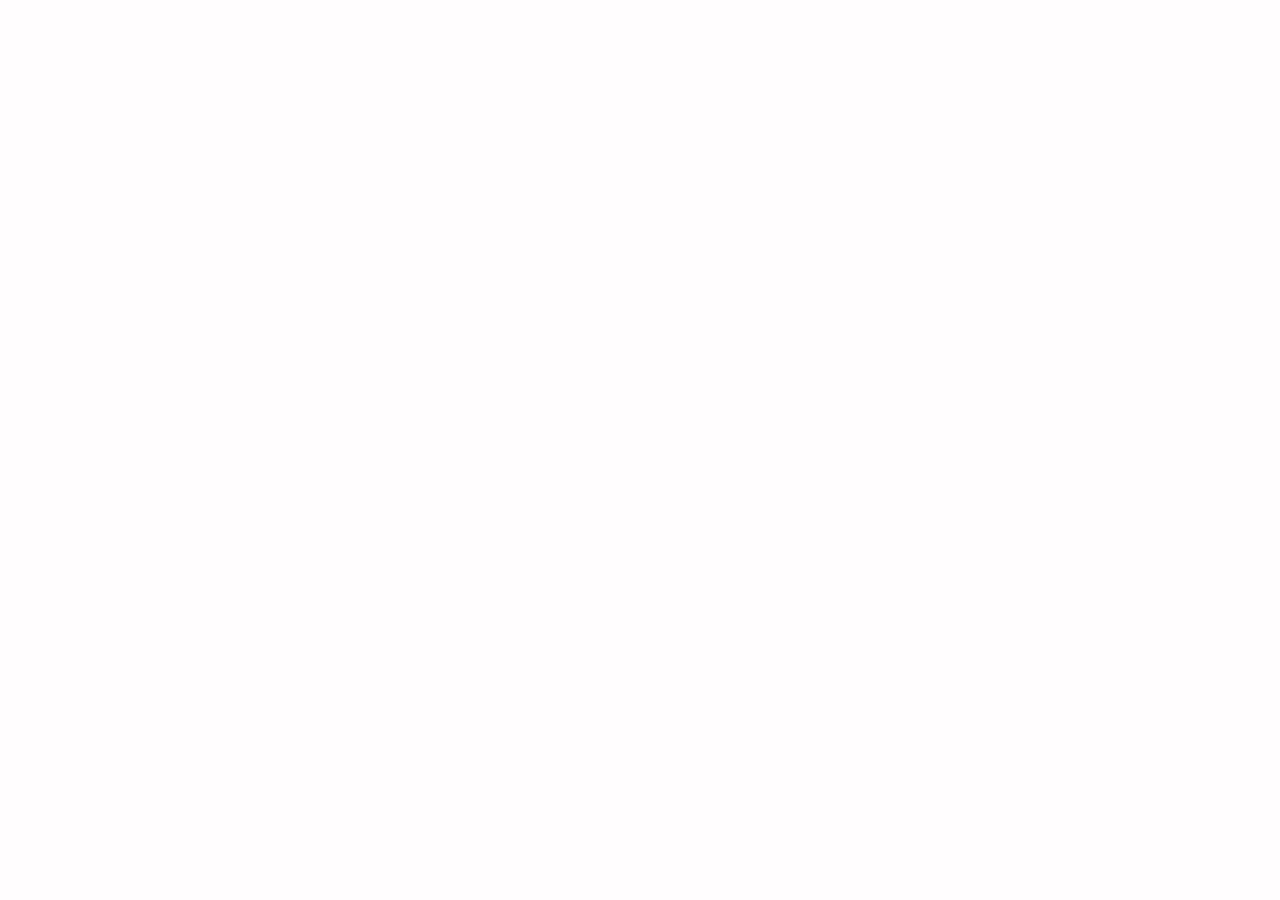
==== sehasuplus2.0.html @ dce8269f "Add files via upload" ====
<!DOCTYPE html>
<html lang="zh-TW">
<head>
  <meta charset="UTF-8">
  <meta name="viewport" content="width=device-width, initial-scale=1.0">
  <title>蓮ノ空「せーはす Plus」外景與美食完全指南</title>
  <link rel="preconnect" href="https://fonts.googleapis.com">
  <link rel="preconnect" href="https://fonts.gstatic.com" crossorigin>
  <link href="https://fonts.googleapis.com/css2?family=Noto+Sans+TC:wght@400;500;700;900&family=M+PLUS+Rounded+1c:wght@500;700;800&display=swap" rel="stylesheet">
  <link rel="stylesheet" href="https://cdnjs.cloudflare.com/ajax/libs/font-awesome/6.4.0/css/all.min.css">
  <style>
    :root {
      --primary: #ff4081;
      --primary-light: #ffe4ec;
      --secondary: #ff9800;
      --bg: #fffbfd;
      --card-bg: #ffffff;
      --text: #374151;
      --text-muted: #6b7280;
      --border: #fce4ec;
      --food-tag: #ff6f00;
      --food-bg: #fff3e0;
      --shadow: 0 10px 25px -5px rgba(255, 64, 129, 0.08), 0 8px 10px -6px rgba(0, 0, 0, 0.04);
      --shadow-hover: 0 20px 30px -10px rgba(255, 64, 129, 0.18);
    }

    * { box-sizing: border-box; margin: 0; padding: 0; }
    body {
      font-family: 'Noto Sans TC', -apple-system, BlinkMacSystemFont, sans-serif;
      background-color: var(--bg);
      color: var(--text);
      line-height: 1.6;
      padding-bottom: 80px;
    }

    header {
      background: linear-gradient(135deg, #ff758c 0%, #ff7eb3 100%);
      color: white;
      padding: 35px 20px;
      text-align: center;
      position: relative;
      overflow: hidden;
      box-shadow: 0 4px 20px rgba(255, 117, 140, 0.3);
    }
    .header-badge {
      display: inline-block;
      background: rgba(255, 255, 255, 0.25);
      backdrop-filter: blur(8px);
      padding: 6px 16px;
      border-radius: 50px;
      font-size: 0.85rem;
      font-weight: 700;
      letter-spacing: 1px;
      margin-bottom: 12px;
      text-transform: uppercase;
    }
    h1 {
      font-family: 'M PLUS Rounded 1c', 'Noto Sans TC', sans-serif;
      font-size: 1.8rem;
      font-weight: 800;
      margin-bottom: 10px;
      text-shadow: 0 2px 4px rgba(0, 0, 0, 0.1);
    }
    .header-desc {
      font-size: 0.9rem;
      opacity: 0.95;
      max-width: 680px;
      margin: 0 auto;
    }

    .container {
      max-width: 1200px;
      margin: 0 auto;
      padding: 20px 14px;
    }

    .notice-bar {
      background: #fdf2f8;
      border: 1px solid #fbcfe8;
      color: #9d174d;
      padding: 12px 16px;
      border-radius: 12px;
      margin-bottom: 24px;
      font-size: 0.85rem;
      display: flex;
      align-items: center;
      gap: 10px;
    }

    .episodes-grid {
      display: flex;
      flex-direction: column;
      gap: 32px;
    }

    .episode-card {
      background: var(--card-bg);
      border-radius: 18px;
      border: 1px solid var(--border);
      box-shadow: var(--shadow);
      overflow: hidden;
      display: flex;
      flex-direction: column;
      transition: all 0.3s ease;
    }
    .episode-card:hover {
      box-shadow: var(--shadow-hover);
      border-color: #ff80ab;
    }

    .card-header {
      padding: 16px 20px;
      border-bottom: 1px solid var(--border);
      display: flex;
      justify-content: space-between;
      align-items: center;
      flex-wrap: wrap;
      gap: 10px;
      background: linear-gradient(to right, #fff, #fff9fb);
    }
    .ep-meta {
      display: flex;
      align-items: center;
      gap: 10px;
    }
    .ep-number {
      background: var(--primary);
      color: white;
      font-weight: 800;
      font-size: 0.85rem;
      padding: 5px 12px;
      border-radius: 8px;
      letter-spacing: 0.5px;
    }
    .ep-title {
      font-size: 1.15rem;
      font-weight: 700;
      color: #1f2937;
    }
    .cast-tag {
      font-size: 0.82rem;
      background: #fdf2f8;
      color: #db2777;
      padding: 4px 10px;
      border-radius: 16px
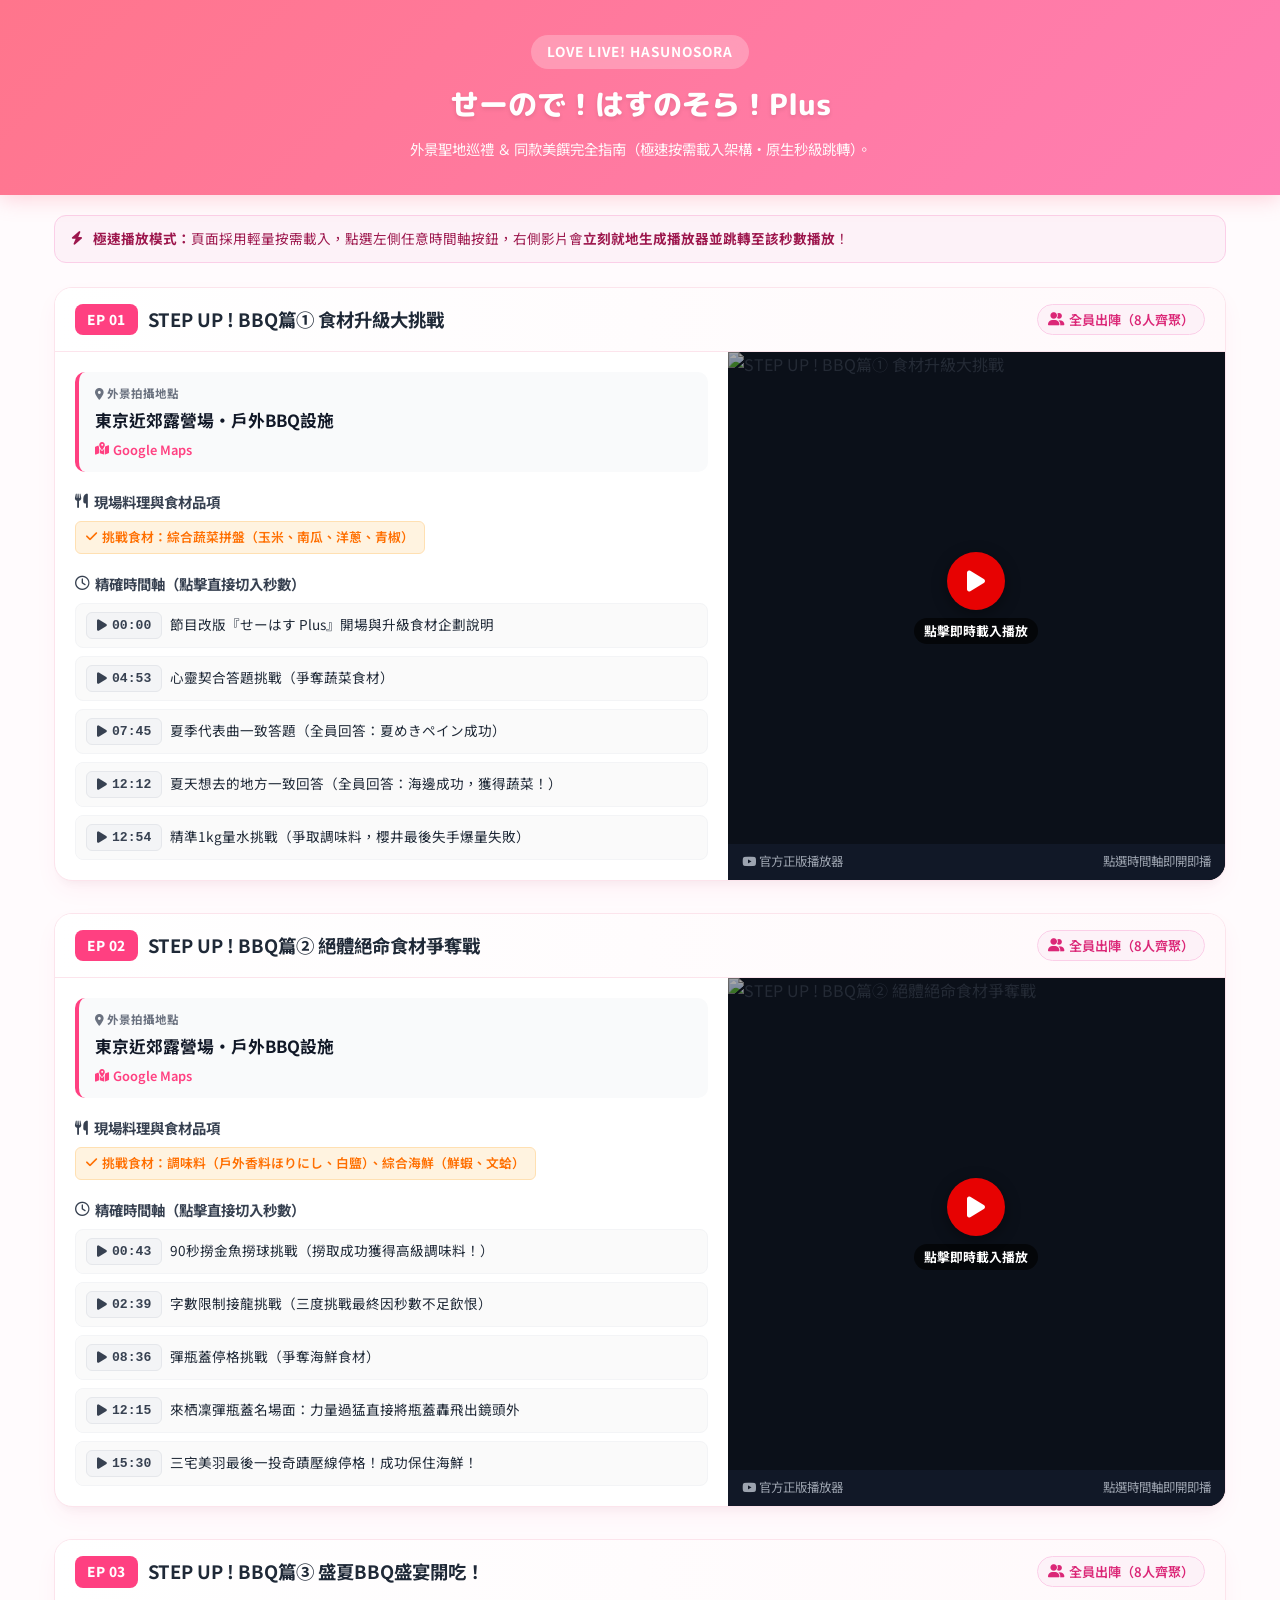
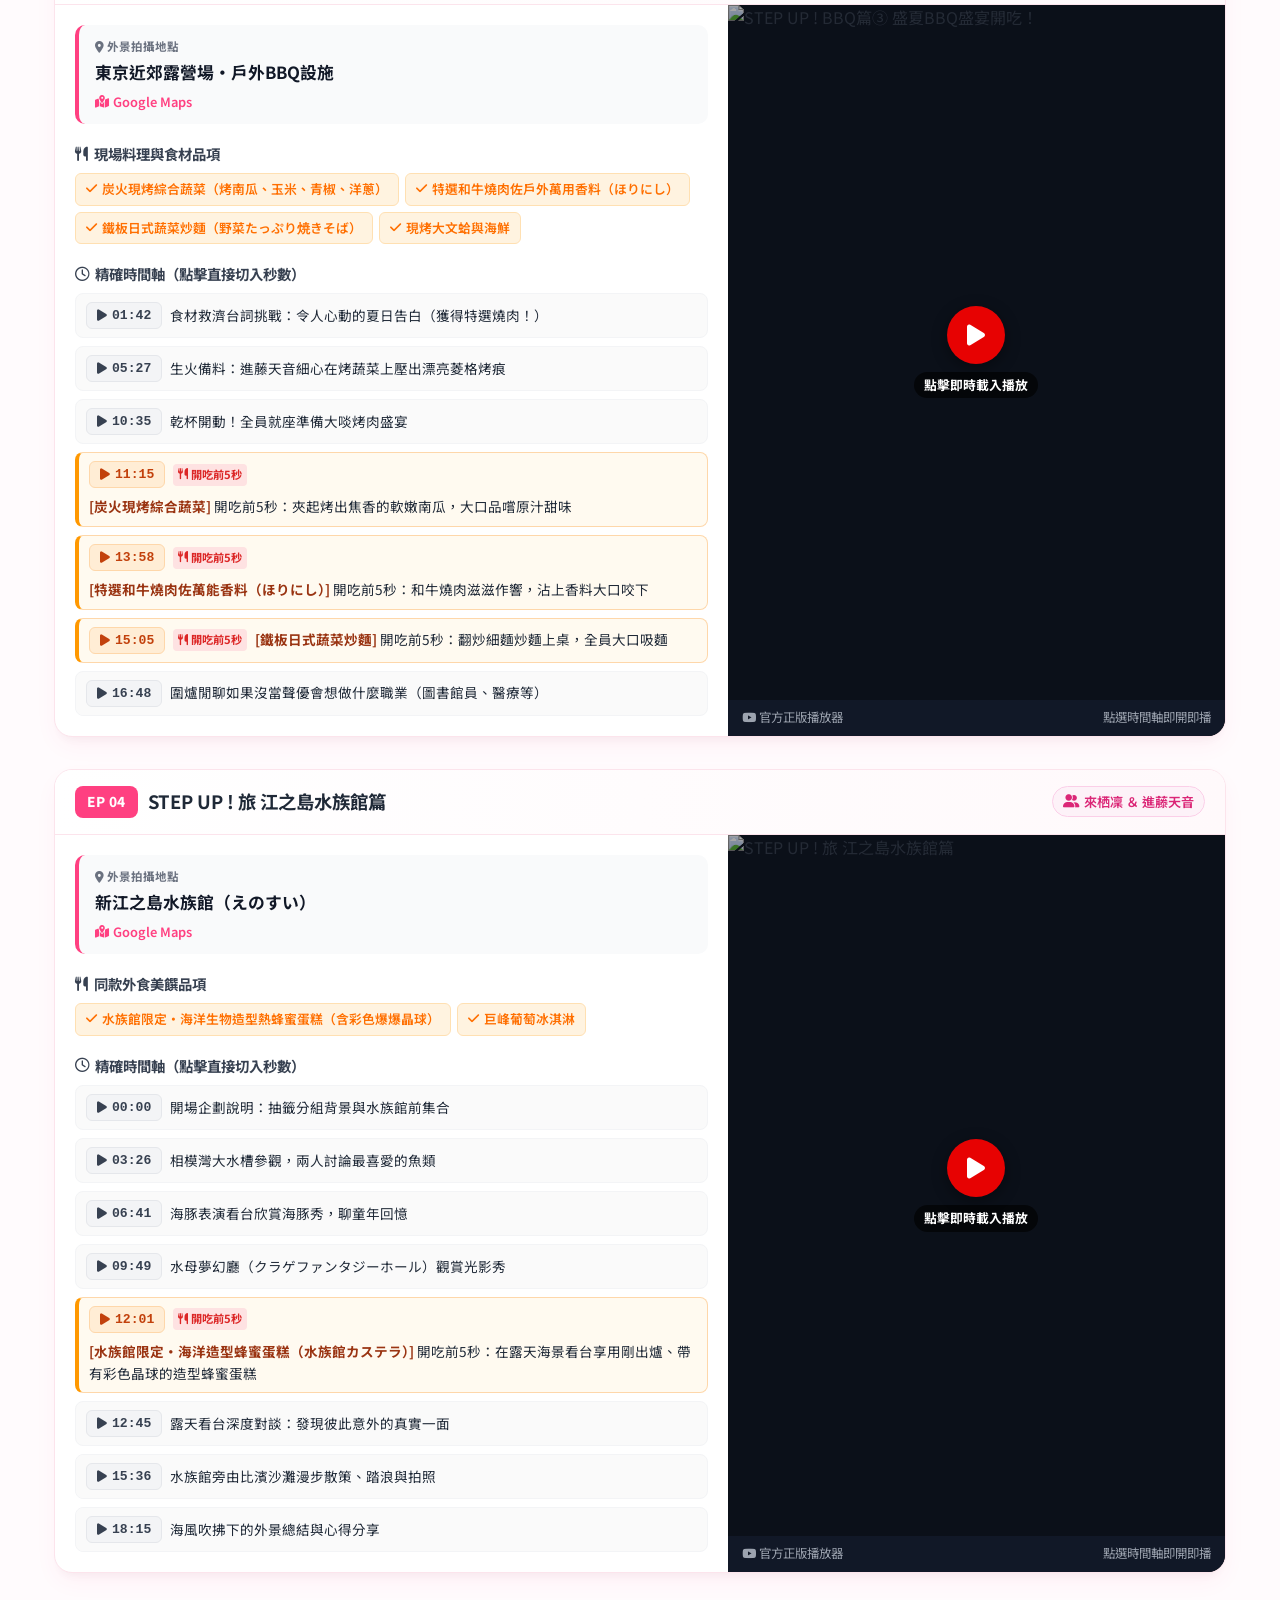
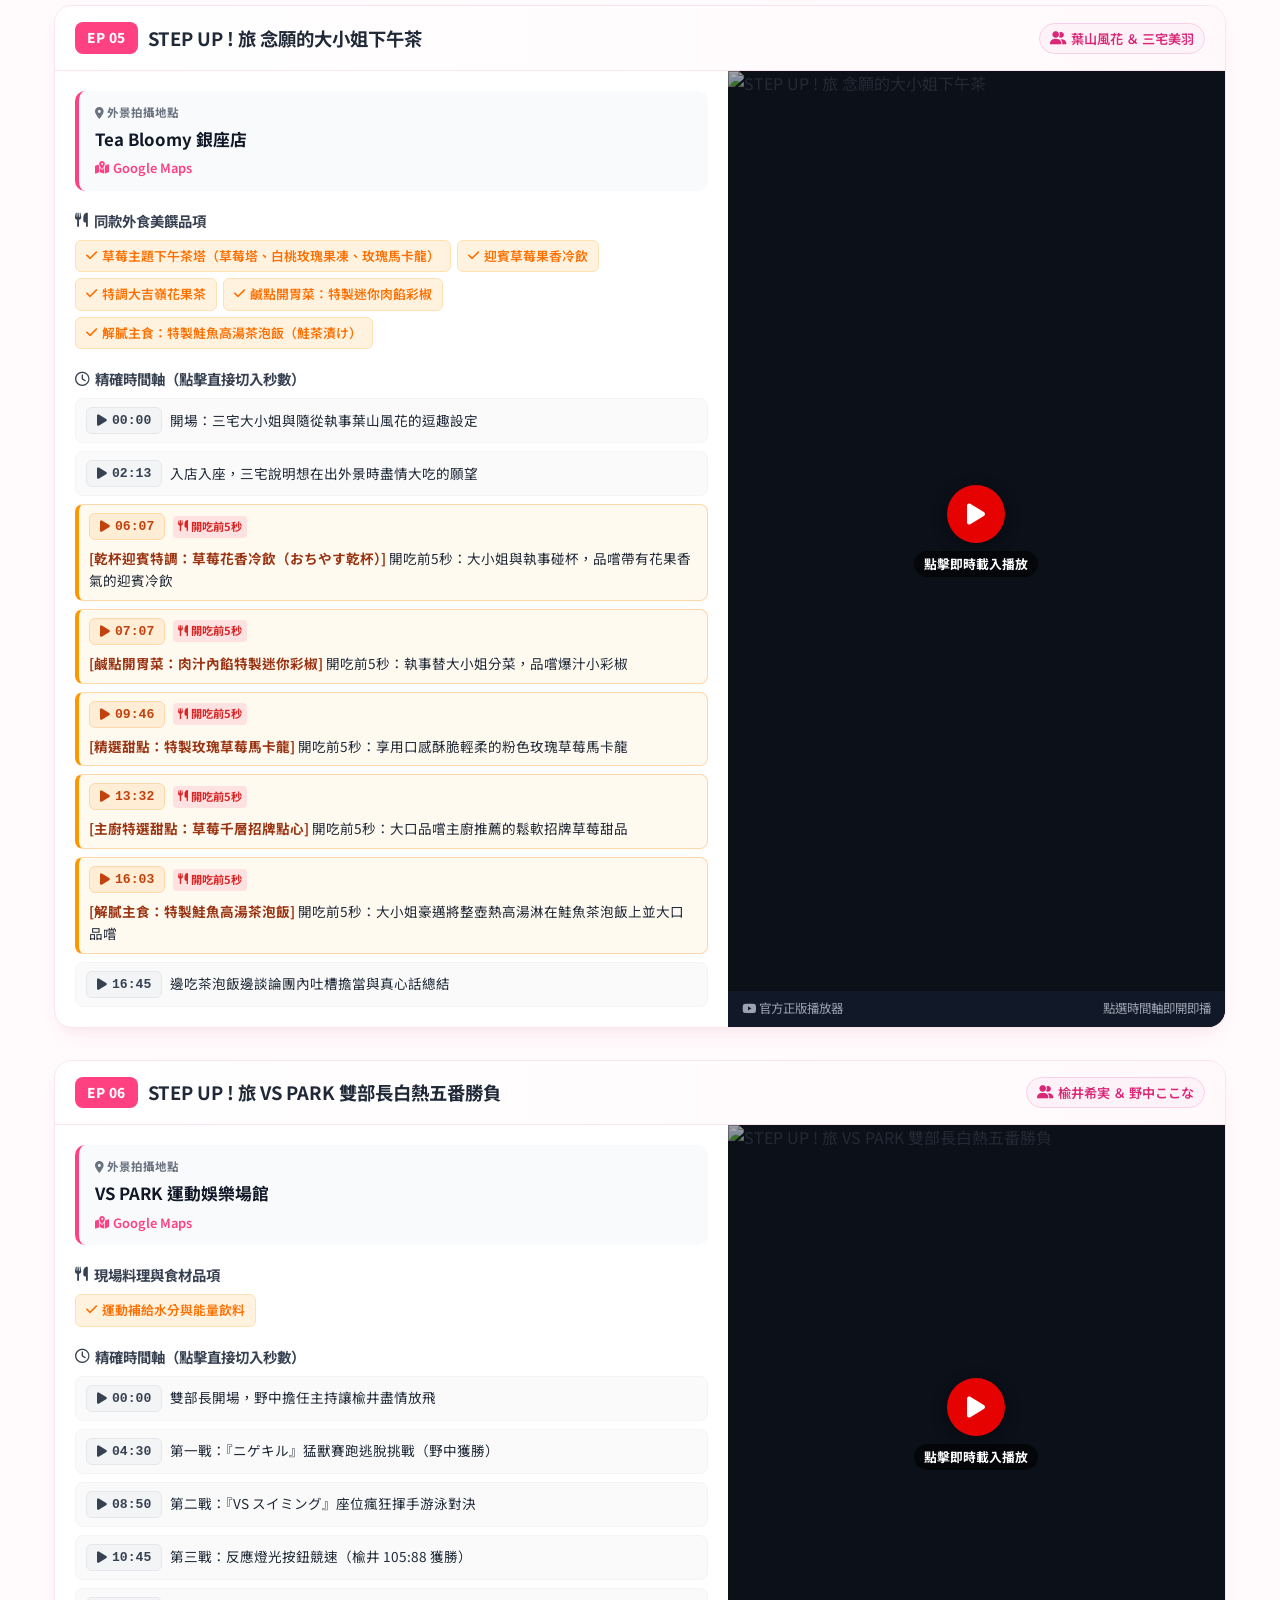
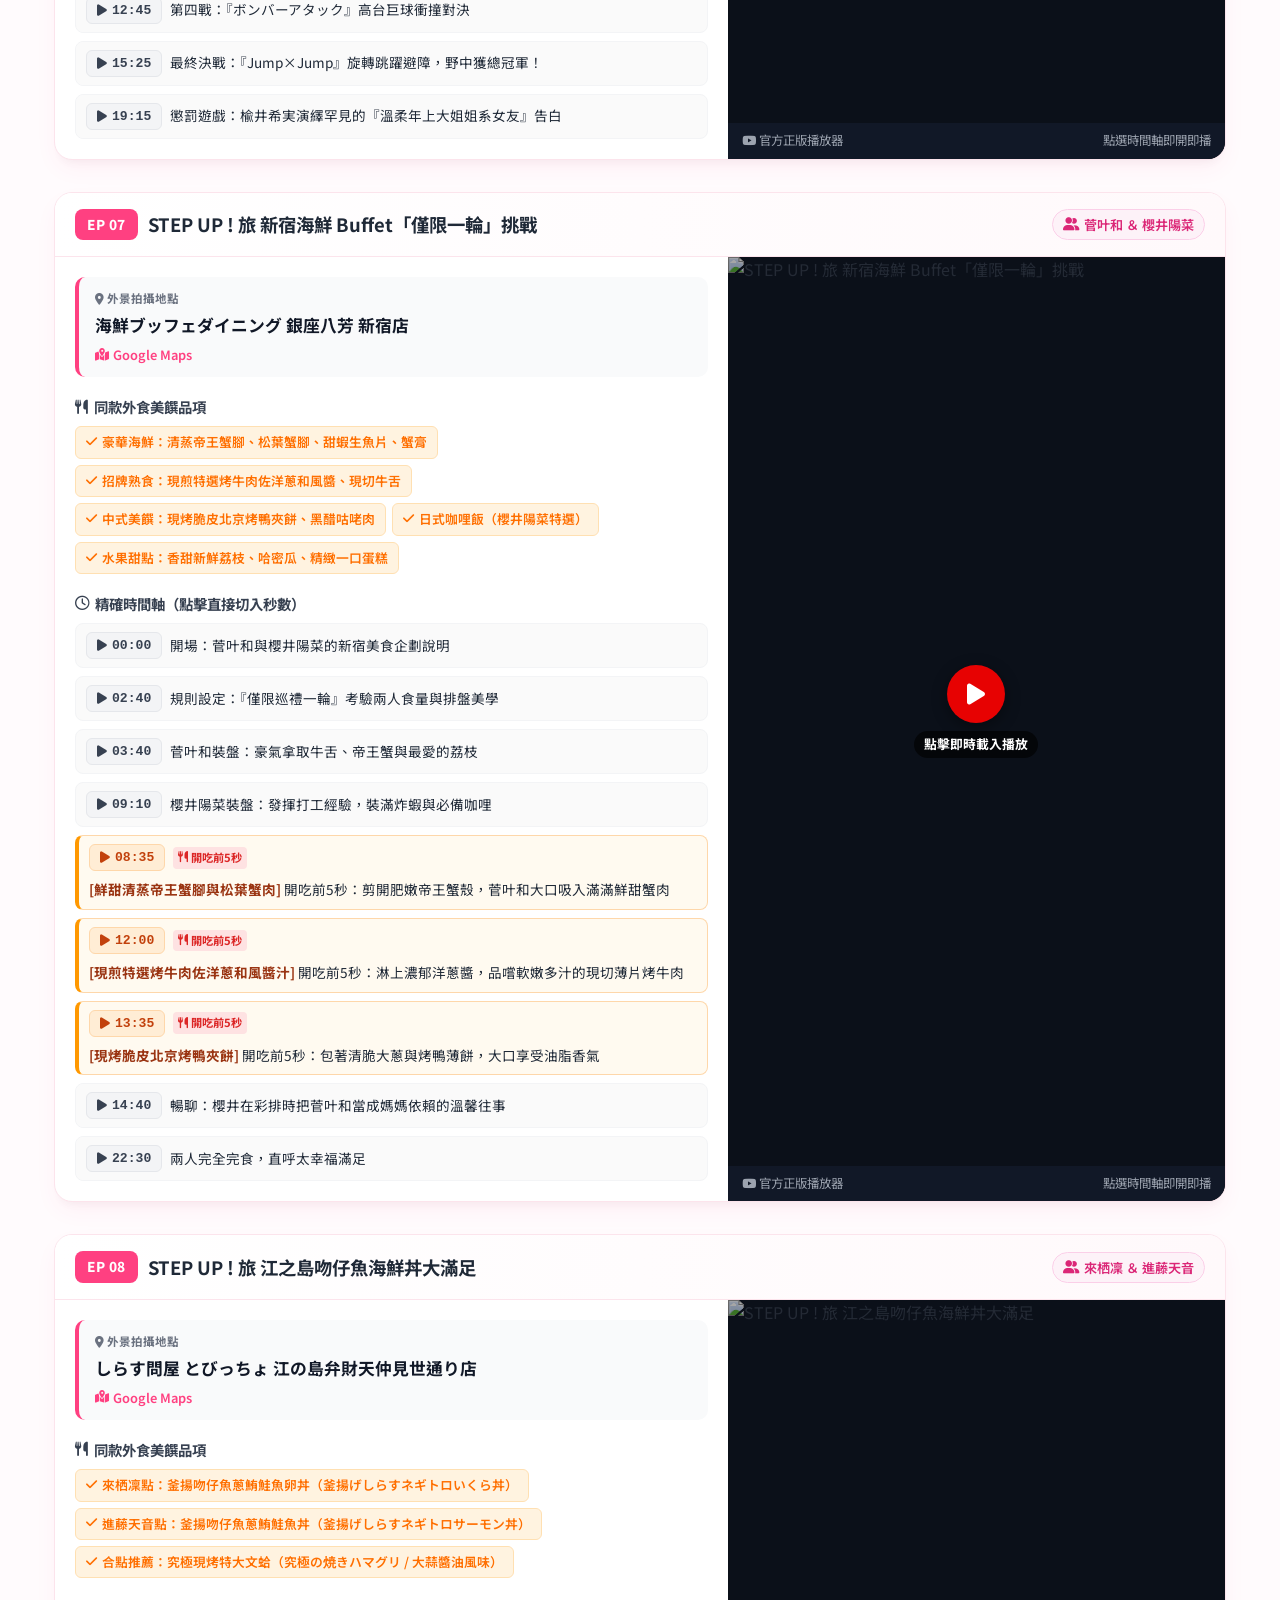
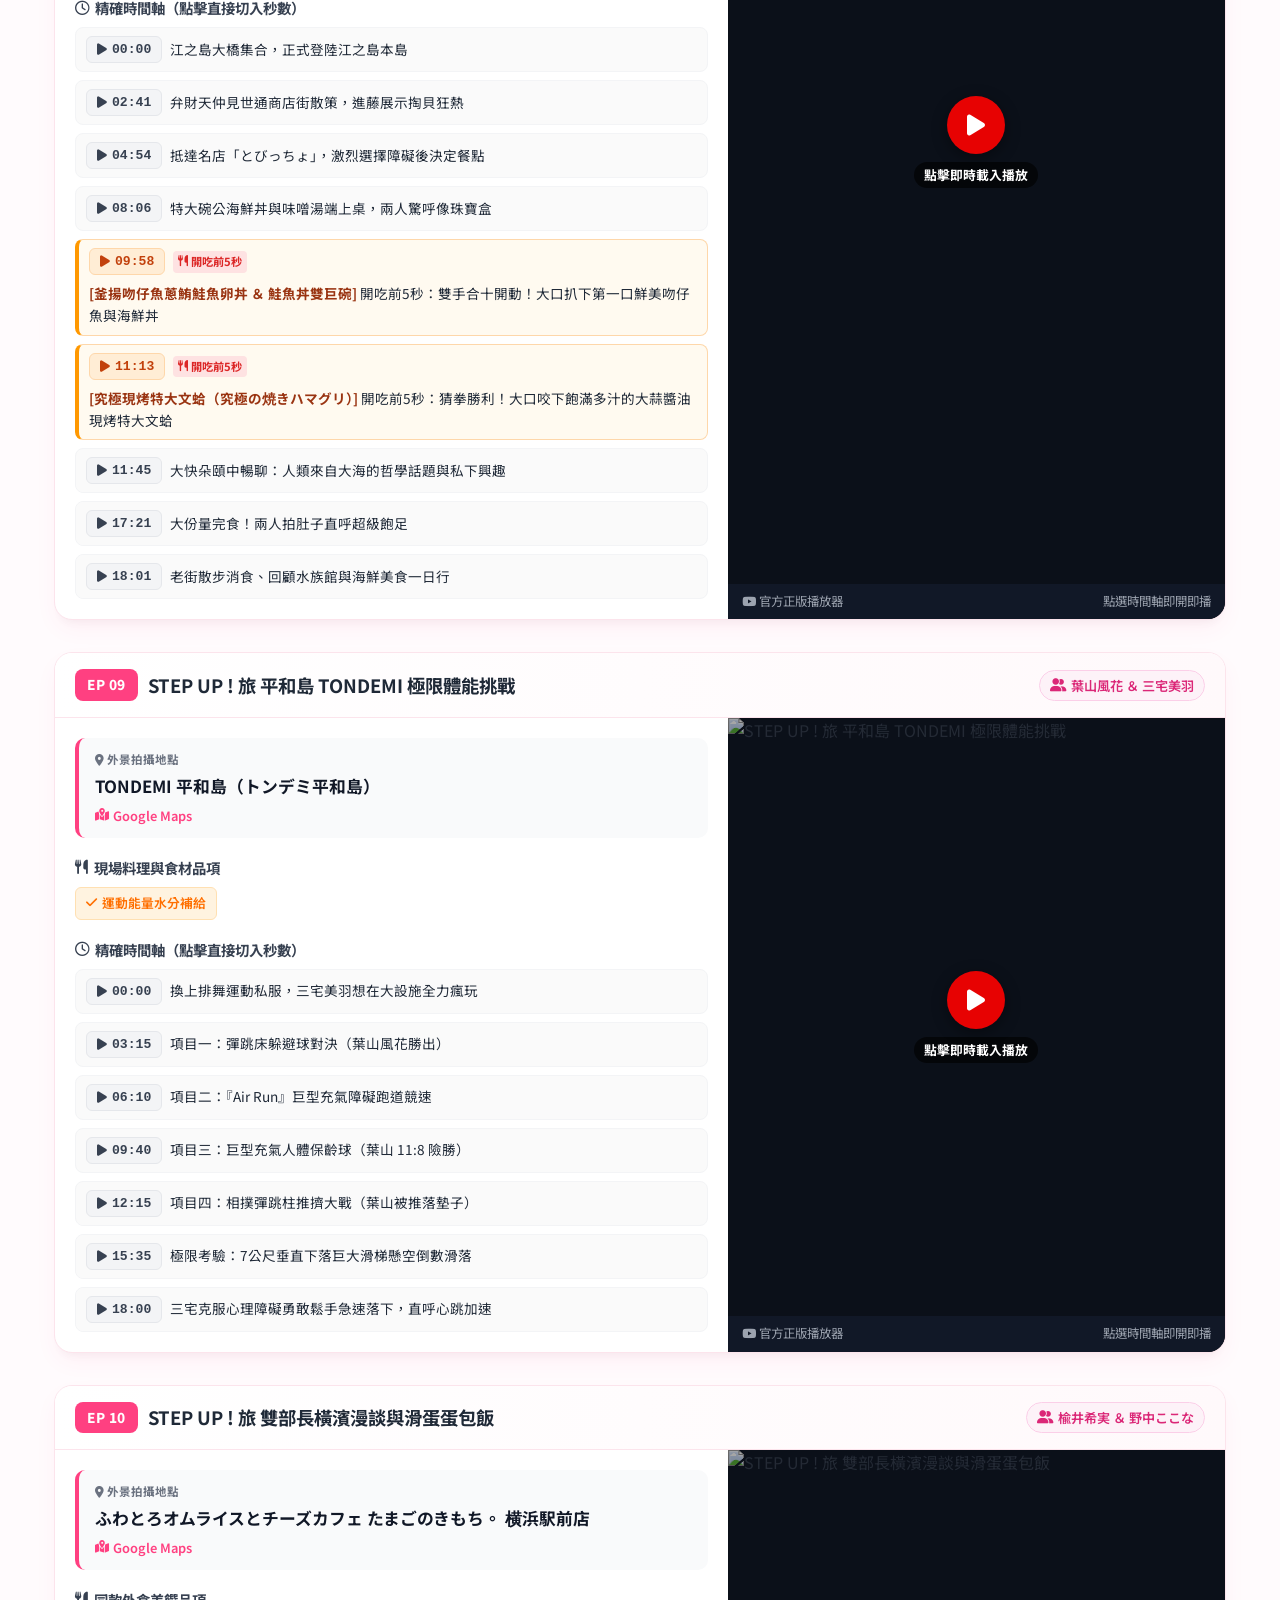
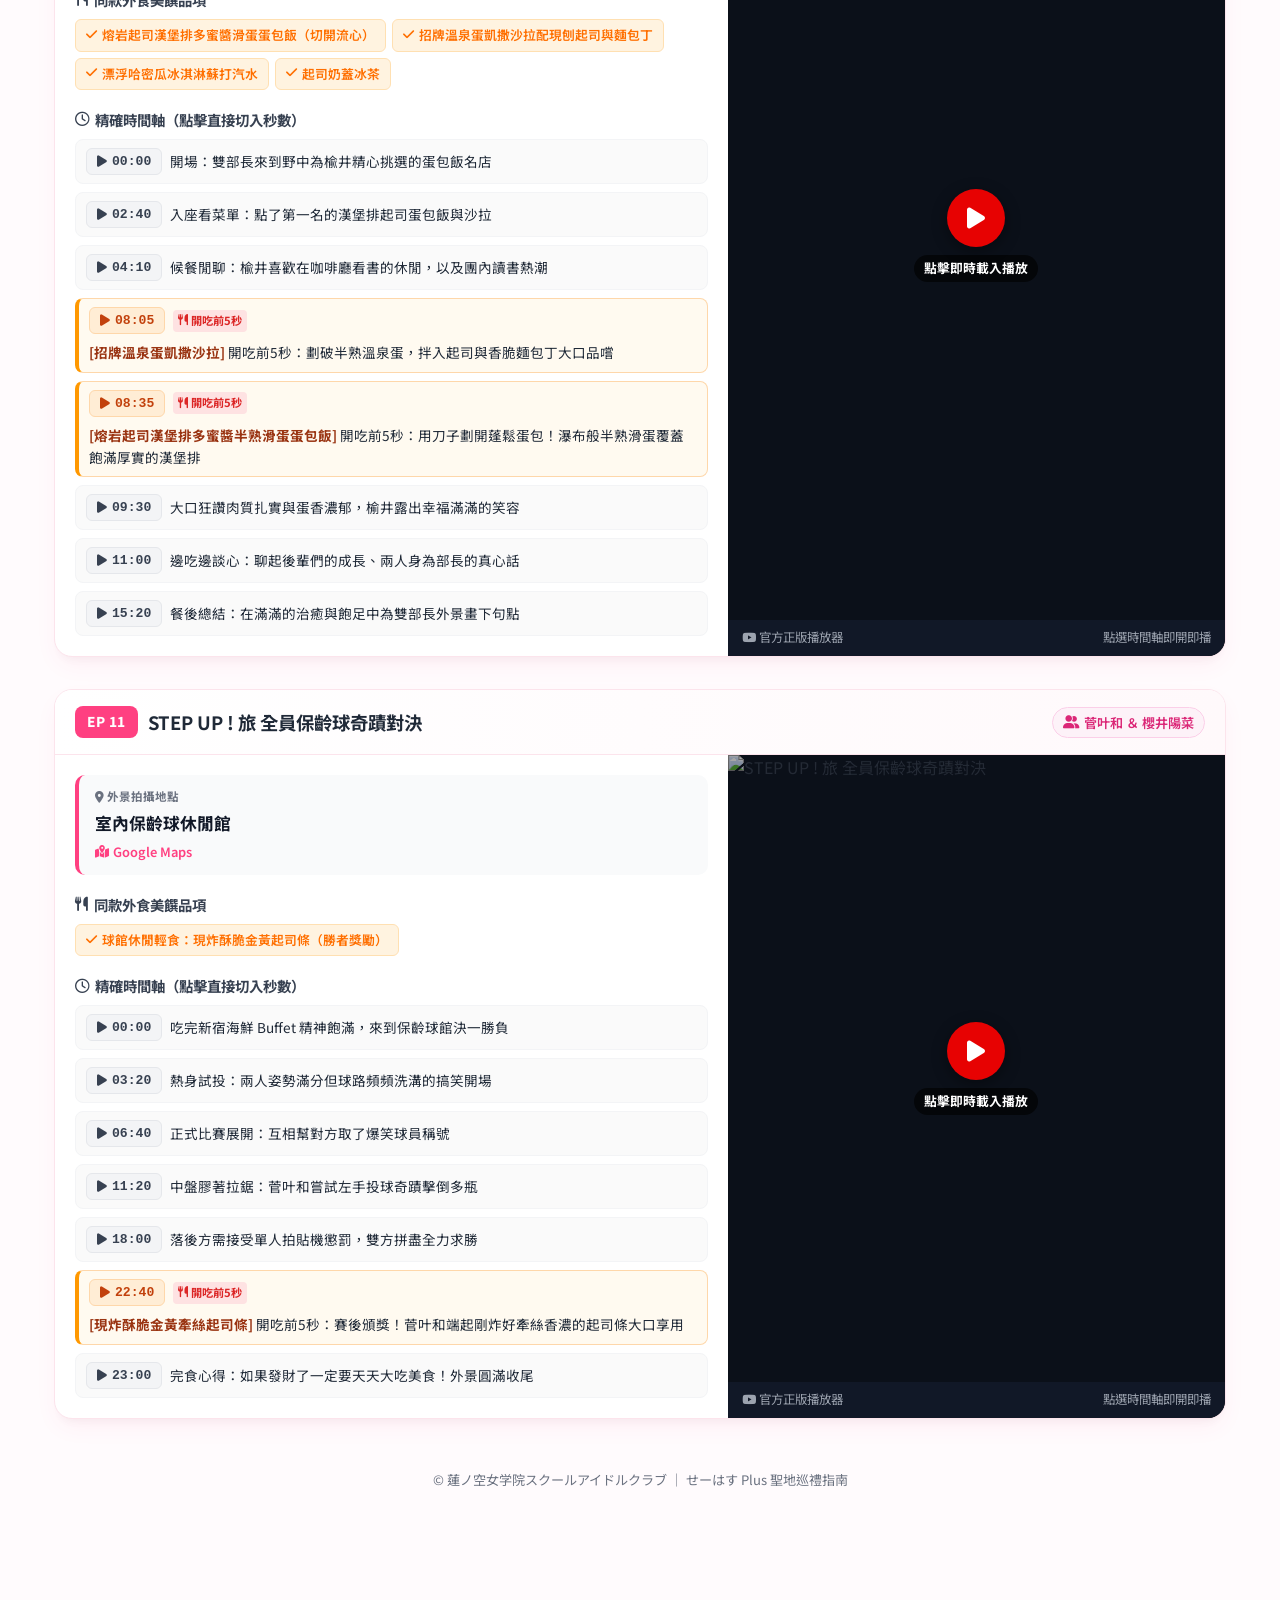
==== commit e99c6a57: "Update sehasuplus2.0.html" ====
--- a/sehasuplus2.0.html
+++ b/sehasuplus2.0.html
@@ -142,4 +142,821 @@
       background: #fdf2f8;
       color: #db2777;
       padding: 4px 10px;
-      border-radius: 16px+      border-radius: 16px;
+      font-weight: 600;
+      border: 1px solid #fbcfe8;
+      display: flex;
+      align-items: center;
+      gap: 5px;
+    }
+
+    .card-body {
+      display: grid;
+      grid-template-columns: 1.15fr 0.85fr;
+      gap: 0;
+    }
+    @media (max-width: 900px) {
+      .card-body {
+        grid-template-columns: 1fr;
+      }
+    }
+
+    .info-pane {
+      padding: 20px;
+      display: flex;
+      flex-direction: column;
+      gap: 18px;
+    }
+
+    .location-box {
+      background: #f9fafb;
+      padding: 12px 16px;
+      border-radius: 10px;
+      border-left: 4px solid var(--primary);
+    }
+    .loc-label {
+      font-size: 0.72rem;
+      text-transform: uppercase;
+      font-weight: 700;
+      color: var(--text-muted);
+      margin-bottom: 4px;
+    }
+    .loc-name {
+      font-size: 1.05rem;
+      font-weight: 700;
+      color: #111827;
+      display: flex;
+      align-items: center;
+      gap: 8px;
+    }
+    .loc-links {
+      margin-top: 6px;
+      display: flex;
+      gap: 10px;
+      font-size: 0.8rem;
+    }
+    .loc-link-btn {
+      color: var(--primary);
+      text-decoration: none;
+      font-weight: 600;
+      display: inline-flex;
+      align-items: center;
+      gap: 4px;
+    }
+
+    .section-title {
+      font-size: 0.9rem;
+      font-weight: 700;
+      color: #374151;
+      display: flex;
+      align-items: center;
+      gap: 6px;
+      margin-bottom: 8px;
+    }
+
+    .food-chips {
+      display: flex;
+      flex-wrap: wrap;
+      gap: 6px;
+    }
+    .food-chip {
+      background: var(--food-bg);
+      color: var(--food-tag);
+      border: 1px solid #ffe0b2;
+      padding: 5px 10px;
+      border-radius: 6px;
+      font-size: 0.8rem;
+      font-weight: 600;
+      display: inline-flex;
+      align-items: center;
+      gap: 5px;
+    }
+
+    .timeline-list {
+      display: flex;
+      flex-direction: column;
+      gap: 8px;
+    }
+    .timeline-item {
+      display: flex;
+      align-items: center;
+      justify-content: space-between;
+      gap: 8px;
+      padding: 8px 10px;
+      background: #fafafa;
+      border-radius: 8px;
+      border: 1px solid #f3f4f6;
+    }
+    .timeline-item.is-eating {
+      background: #fffaf0;
+      border-color: #fed7aa;
+      border-left: 4px solid var(--secondary);
+    }
+
+    .tl-left {
+      display: flex;
+      align-items: center;
+      gap: 8px;
+      flex-grow: 1;
+      font-size: 0.85rem;
+      flex-wrap: wrap;
+    }
+    .tl-btn {
+      background: #f3f4f6;
+      border: 1px solid #e5e7eb;
+      color: #374151;
+      padding: 5px 10px;
+      border-radius: 6px;
+      font-family: monospace;
+      font-size: 0.82rem;
+      font-weight: 700;
+      cursor: pointer;
+      display: inline-flex;
+      align-items: center;
+      gap: 5px;
+      transition: all 0.2s;
+    }
+    .tl-btn:hover {
+      background: var(--primary);
+      border-color: var(--primary);
+      color: white;
+    }
+    .timeline-item.is-eating .tl-btn {
+      background: #ffedd5;
+      border-color: #fed7aa;
+      color: #c2410c;
+    }
+    .timeline-item.is-eating .tl-btn:hover {
+      background: var(--secondary);
+      border-color: var(--secondary);
+      color: white;
+    }
+
+    .tl-tag {
+      font-size: 0.7rem;
+      padding: 2px 5px;
+      border-radius: 4px;
+      font-weight: 700;
+      background: #fee2e2;
+      color: #dc2626;
+      display: inline-flex;
+      align-items: center;
+      gap: 3px;
+    }
+    .tl-text {
+      color: #1f2937;
+    }
+    .tl-eating-food {
+      font-weight: 700;
+      color: #9a3412;
+    }
+
+    /* 播放器容器樣式 */
+    .player-container {
+      background: #000;
+      position: relative;
+      min-height: 250px;
+      display: flex;
+      flex-direction: column;
+    }
+    .video-viewport {
+      position: relative;
+      width: 100%;
+      height: 100%;
+      min-height: 250px;
+      background: #111827;
+      cursor: pointer;
+    }
+    .video-viewport iframe {
+      position: absolute;
+      top: 0; left: 0; width: 100%; height: 100%;
+      border: 0;
+    }
+    .video-cover {
+      position: absolute;
+      top: 0; left: 0; width: 100%; height: 100%;
+      object-fit: cover;
+    }
+    .cover-overlay {
+      position: absolute;
+      top: 0; left: 0; right: 0; bottom: 0;
+      background: rgba(0, 0, 0, 0.35);
+      display: flex;
+      flex-direction: column;
+      align-items: center;
+      justify-content: center;
+      gap: 8px;
+      color: white;
+      transition: background 0.2s;
+    }
+    .video-viewport:hover .cover-overlay {
+      background: rgba(0, 0, 0, 0.15);
+    }
+    .play-icon-box {
+      width: 58px; height: 58px;
+      background: rgba(255, 0, 0, 0.9);
+      border-radius: 50%;
+      display: flex;
+      align-items: center;
+      justify-content: center;
+      font-size: 1.5rem;
+      box-shadow: 0 4px 15px rgba(0,0,0,0.4);
+      transition: transform 0.2s;
+    }
+    .video-viewport:hover .play-icon-box {
+      transform: scale(1.1);
+      background: #ff0000;
+    }
+    .play-tip {
+      font-size: 0.8rem;
+      font-weight: 700;
+      background: rgba(0, 0, 0, 0.65);
+      padding: 3px 10px;
+      border-radius: 20px;
+    }
+
+    .player-ctrl-bar {
+      background: #111827;
+      color: #9ca3af;
+      padding: 8px 14px;
+      font-size: 0.78rem;
+      display: flex;
+      justify-content: space-between;
+      align-items: center;
+    }
+
+    footer {
+      text-align: center;
+      padding: 30px 20px;
+      font-size: 0.82rem;
+      color: var(--text-muted);
+    }
+  </style>
+</head>
+<body>
+
+  <header>
+    <div class="header-badge">Love Live! Hasunosora</div>
+    <h1>せーので！はすのそら！Plus</h1>
+    <p class="header-desc">
+      外景聖地巡禮 ＆ 同款美饌完全指南（極速按需載入架構・原生秒級跳轉）。
+    </p>
+  </header>
+
+  <div class="container">
+    <div class="notice-bar">
+      <i class="fa-solid fa-bolt text-pink-600"></i>
+      <div>
+        <strong>極速播放模式：</strong>頁面採用輕量按需載入，點選左側任意時間軸按鈕，右側影片會<strong>立刻就地生成播放器並跳轉至該秒數播放</strong>！
+      </div>
+    </div>
+
+    <div class="episodes-grid" id="episodesContainer"></div>
+  </div>
+
+  <footer>
+    <p>© 蓮ノ空女学院スクールアイドルクラブ ｜ せーはす Plus 聖地巡禮指南</p>
+  </footer>
+
+  <!-- 載入 YouTube 官方 IFrame API -->
+  <script src="https://www.youtube.com/iframe_api"></script>
+
+  <script>
+    const episodesData = [
+      {
+        id: "bbq1",
+        epNum: "EP 01",
+        title: "STEP UP ! BBQ篇① 食材升級大挑戰",
+        cast: "全員出陣（8人齊聚）",
+        videoId: "leSrnb3lO64",
+        isRestaurant: false,
+        location: {
+          name: "東京近郊露營場・戶外BBQ設施",
+          mapQuery: "東京 近郊 キャンプ BBQ"
+        },
+        foods: ["挑戰食材：綜合蔬菜拼盤（玉米、南瓜、洋蔥、青椒）"],
+        timeline: [
+          { time: "00:00", sec: 0, text: "節目改版『せーはす Plus』開場與升級食材企劃說明" },
+          { time: "04:53", sec: 293, text: "心靈契合答題挑戰（爭奪蔬菜食材）" },
+          { time: "07:45", sec: 465, text: "夏季代表曲一致答題（全員回答：夏めきペイン成功）" },
+          { time: "12:12", sec: 732, text: "夏天想去的地方一致回答（全員回答：海邊成功，獲得蔬菜！）" },
+          { time: "12:54", sec: 774, text: "精準1kg量水挑戰（爭取調味料，櫻井最後失手爆量失敗）" }
+        ]
+      },
+      {
+        id: "bbq2",
+        epNum: "EP 02",
+        title: "STEP UP ! BBQ篇② 絕體絕命食材爭奪戰",
+        cast: "全員出陣（8人齊聚）",
+        videoId: "n4GsCWCnYSg",
+        isRestaurant: false,
+        location: {
+          name: "東京近郊露營場・戶外BBQ設施",
+          mapQuery: "東京 近郊 キャンプ BBQ"
+        },
+        foods: ["挑戰食材：調味料（戶外香料ほりにし、白鹽）、綜合海鮮（鮮蝦、文蛤）"],
+        timeline: [
+          { time: "00:43", sec: 43, text: "90秒撈金魚撈球挑戰（撈取成功獲得高級調味料！）" },
+          { time: "02:39", sec: 159, text: "字數限制接龍挑戰（三度挑戰最終因秒數不足飲恨）" },
+          { time: "08:36", sec: 516, text: "彈瓶蓋停格挑戰（爭奪海鮮食材）" },
+          { time: "12:15", sec: 735, text: "來栖凜彈瓶蓋名場面：力量過猛直接將瓶蓋轟飛出鏡頭外" },
+          { time: "15:30", sec: 930, text: "三宅美羽最後一投奇蹟壓線停格！成功保住海鮮！" }
+        ]
+      },
+      {
+        id: "bbq3",
+        epNum: "EP 03",
+        title: "STEP UP ! BBQ篇③ 盛夏BBQ盛宴開吃！",
+        cast: "全員出陣（8人齊聚）",
+        videoId: "zDpb_P1UdWk",
+        isRestaurant: false,
+        location: {
+          name: "東京近郊露營場・戶外BBQ設施",
+          mapQuery: "東京 近郊 キャンプ BBQ"
+        },
+        foods: [
+          "炭火現烤綜合蔬菜（烤南瓜、玉米、青椒、洋蔥）",
+          "特選和牛燒肉佐戶外萬用香料（ほりにし）",
+          "鐵板日式蔬菜炒麵（野菜たっぷり焼きそば）",
+          "現烤大文蛤與海鮮"
+        ],
+        timeline: [
+          { time: "01:42", sec: 102, text: "食材救濟台詞挑戰：令人心動的夏日告白（獲得特選燒肉！）" },
+          { time: "05:27", sec: 327, text: "生火備料：進藤天音細心在烤蔬菜上壓出漂亮菱格烤痕" },
+          { time: "10:35", sec: 635, text: "乾杯開動！全員就座準備大啖烤肉盛宴" },
+          { 
+            time: "11:15", 
+            sec: 675, 
+            isEating: true, 
+            foodTitle: "炭火現烤綜合蔬菜",
+            text: "開吃前5秒：夾起烤出焦香的軟嫩南瓜，大口品嚐原汁甜味" 
+          },
+          { 
+            time: "13:58", 
+            sec: 838, 
+            isEating: true, 
+            foodTitle: "特選和牛燒肉佐萬能香料（ほりにし）",
+            text: "開吃前5秒：和牛燒肉滋滋作響，沾上香料大口咬下" 
+          },
+          { 
+            time: "15:05", 
+            sec: 905, 
+            isEating: true, 
+            foodTitle: "鐵板日式蔬菜炒麵",
+            text: "開吃前5秒：翻炒細麵炒麵上桌，全員大口吸麵" 
+          },
+          { time: "16:48", sec: 1008, text: "圍爐閒聊如果沒當聲優會想做什麼職業（圖書館員、醫療等）" }
+        ]
+      },
+      {
+        id: "enoshima1",
+        epNum: "EP 04",
+        title: "STEP UP ! 旅 江之島水族館篇",
+        cast: "來栖凜 ＆ 進藤天音",
+        videoId: "6NghpxRDReI",
+        isRestaurant: true,
+        location: {
+          name: "新江之島水族館（えのすい）",
+          mapQuery: "新江ノ島水族館"
+        },
+        foods: ["水族館限定・海洋生物造型熱蜂蜜蛋糕（含彩色爆爆晶球）", "巨峰葡萄冰淇淋"],
+        timeline: [
+          { time: "00:00", sec: 0, text: "開場企劃說明：抽籤分組背景與水族館前集合" },
+          { time: "03:26", sec: 206, text: "相模灣大水槽參觀，兩人討論最喜愛的魚類" },
+          { time: "06:41", sec: 401, text: "海豚表演看台欣賞海豚秀，聊童年回憶" },
+          { time: "09:49", sec: 589, text: "水母夢幻廳（クラゲファンタジーホール）觀賞光影秀" },
+          { 
+            time: "12:01", 
+            sec: 721, 
+            isEating: true, 
+            foodTitle: "水族館限定・海洋造型蜂蜜蛋糕（水族館カステラ）",
+            text: "開吃前5秒：在露天海景看台享用剛出爐、帶有彩色晶球的造型蜂蜜蛋糕" 
+          },
+          { time: "12:45", sec: 765, text: "露天看台深度對談：發現彼此意外的真實一面" },
+          { time: "15:36", sec: 936, text: "水族館旁由比濱沙灘漫步散策、踏浪與拍照" },
+          { time: "18:15", sec: 1095, text: "海風吹拂下的外景總結與心得分享" }
+        ]
+      },
+      {
+        id: "ginza_tea",
+        epNum: "EP 05",
+        title: "STEP UP ! 旅 念願的大小姐下午茶",
+        cast: "葉山風花 ＆ 三宅美羽",
+        videoId: "Ey0MzdAH0qQ",
+        isRestaurant: true,
+        location: {
+          name: "Tea Bloomy 銀座店",
+          mapQuery: "Tea Bloomy 銀座"
+        },
+        foods: [
+          "草莓主題下午茶塔（草莓塔、白桃玫瑰果凍、玫瑰馬卡龍）",
+          "迎賓草莓果香冷飲",
+          "特調大吉嶺花果茶",
+          "鹹點開胃菜：特製迷你肉餡彩椒",
+          "解膩主食：特製鮭魚高湯茶泡飯（鮭茶漬け）"
+        ],
+        timeline: [
+          { time: "00:00", sec: 0, text: "開場：三宅大小姐與隨從執事葉山風花的逗趣設定" },
+          { time: "02:13", sec: 133, text: "入店入座，三宅說明想在出外景時盡情大吃的願望" },
+          { 
+            time: "06:07", 
+            sec: 367, 
+            isEating: true, 
+            foodTitle: "乾杯迎賓特調：草莓花香冷飲（おちやす乾杯）",
+            text: "開吃前5秒：大小姐與執事碰杯，品嚐帶有花果香氣的迎賓冷飲" 
+          },
+          { 
+            time: "07:07", 
+            sec: 427, 
+            isEating: true, 
+            foodTitle: "鹹點開胃菜：肉汁內餡特製迷你彩椒",
+            text: "開吃前5秒：執事替大小姐分菜，品嚐爆汁小彩椒" 
+          },
+          { 
+            time: "09:46", 
+            sec: 586, 
+            isEating: true, 
+            foodTitle: "精選甜點：特製玫瑰草莓馬卡龍",
+            text: "開吃前5秒：享用口感酥脆輕柔的粉色玫瑰草莓馬卡龍" 
+          },
+          { 
+            time: "13:32", 
+            sec: 812, 
+            isEating: true, 
+            foodTitle: "主廚特選甜點：草莓千層招牌點心",
+            text: "開吃前5秒：大口品嚐主廚推薦的鬆軟招牌草莓甜品" 
+          },
+          { 
+            time: "16:03", 
+            sec: 963, 
+            isEating: true, 
+            foodTitle: "解膩主食：特製鮭魚高湯茶泡飯",
+            text: "開吃前5秒：大小姐豪邁將整壺熱高湯淋在鮭魚茶泡飯上並大口品嚐" 
+          },
+          { time: "16:45", sec: 1005, text: "邊吃茶泡飯邊談論團內吐槽擔當與真心話總結" }
+        ]
+      },
+      {
+        id: "vspark",
+        epNum: "EP 06",
+        title: "STEP UP ! 旅 VS PARK 雙部長白熱五番勝負",
+        cast: "楡井希実 ＆ 野中ここな",
+        videoId: "zSNOZ5InzO8",
+        isRestaurant: false,
+        location: {
+          name: "VS PARK 運動娛樂場館",
+          mapQuery: "VS PARK"
+        },
+        foods: ["運動補給水分與能量飲料"],
+        timeline: [
+          { time: "00:00", sec: 0, text: "雙部長開場，野中擔任主持讓楡井盡情放飛" },
+          { time: "04:30", sec: 270, text: "第一戰：『ニゲキル』猛獸賽跑逃脫挑戰（野中獲勝）" },
+          { time: "08:50", sec: 530, text: "第二戰：『VS スイミング』座位瘋狂揮手游泳對決" },
+          { time: "10:45", sec: 645, text: "第三戰：反應燈光按鈕競速（楡井 105:88 獲勝）" },
+          { time: "12:45", sec: 765, text: "第四戰：『ボンバーアタック』高台巨球衝撞對決" },
+          { time: "15:25", sec: 925, text: "最終決戰：『Jump×Jump』旋轉跳躍避障，野中獲總冠軍！" },
+          { time: "19:15", sec: 1155, text: "懲罰遊戲：楡井希実演繹罕見的『溫柔年上大姐姐系女友』告白" }
+        ]
+      },
+      {
+        id: "buffet",
+        epNum: "EP 07",
+        title: "STEP UP ! 旅 新宿海鮮 Buffet「僅限一輪」挑戰",
+        cast: "菅叶和 ＆ 櫻井陽菜",
+        videoId: "ejV9WucHGs8",
+        isRestaurant: true,
+        location: {
+          name: "海鮮ブッフェダイニング 銀座八芳 新宿店",
+          mapQuery: "銀座八芳 新宿店"
+        },
+        foods: [
+          "豪華海鮮：清蒸帝王蟹腳、松葉蟹腳、甜蝦生魚片、蟹膏",
+          "招牌熟食：現煎特選烤牛肉佐洋蔥和風醬、現切牛舌",
+          "中式美饌：現烤脆皮北京烤鴨夾餅、黑醋咕咾肉",
+          "日式咖哩飯（櫻井陽菜特選）",
+          "水果甜點：香甜新鮮荔枝、哈密瓜、精緻一口蛋糕"
+        ],
+        timeline: [
+          { time: "00:00", sec: 0, text: "開場：菅叶和與櫻井陽菜的新宿美食企劃說明" },
+          { time: "02:40", sec: 160, text: "規則設定：『僅限巡禮一輪』考驗兩人食量與排盤美學" },
+          { time: "03:40", sec: 220, text: "菅叶和裝盤：豪氣拿取牛舌、帝王蟹與最愛的荔枝" },
+          { time: "09:10", sec: 550, text: "櫻井陽菜裝盤：發揮打工經驗，裝滿炸蝦與必備咖哩" },
+          { 
+            time: "08:35", 
+            sec: 515, 
+            isEating: true, 
+            foodTitle: "鮮甜清蒸帝王蟹腳與松葉蟹肉",
+            text: "開吃前5秒：剪開肥嫩帝王蟹殼，菅叶和大口吸入滿滿鮮甜蟹肉" 
+          },
+          { 
+            time: "12:00", 
+            sec: 720, 
+            isEating: true, 
+            foodTitle: "現煎特選烤牛肉佐洋蔥和風醬汁",
+            text: "開吃前5秒：淋上濃郁洋蔥醬，品嚐軟嫩多汁的現切薄片烤牛肉" 
+          },
+          { 
+            time: "13:35", 
+            sec: 815, 
+            isEating: true, 
+            foodTitle: "現烤脆皮北京烤鴨夾餅",
+            text: "開吃前5秒：包著清脆大蔥與烤鴨薄餅，大口享受油脂香氣" 
+          },
+          { time: "14:40", sec: 880, text: "暢聊：櫻井在彩排時把菅叶和當成媽媽依賴的溫馨往事" },
+          { time: "22:30", sec: 1350, text: "兩人完全完食，直呼太幸福滿足" }
+        ]
+      },
+      {
+        id: "enoshima2",
+        epNum: "EP 08",
+        title: "STEP UP ! 旅 江之島吻仔魚海鮮丼大滿足",
+        cast: "來栖凜 ＆ 進藤天音",
+        videoId: "cnbLz_BlzcQ",
+        isRestaurant: true,
+        location: {
+          name: "しらす問屋 とびっちょ 江の島弁財天仲見世通り店",
+          mapQuery: "しらす問屋 とびっちょ 江の島弁財天仲見世通り店"
+        },
+        foods: [
+          "來栖凜點：釜揚吻仔魚蔥鮪鮭魚卵丼（釜揚げしらすネギトロいくら丼）",
+          "進藤天音點：釜揚吻仔魚蔥鮪鮭魚丼（釜揚げしらすネギトロサーモン丼）",
+          "合點推薦：究極現烤特大文蛤（究極の焼きハマグリ / 大蒜醬油風味）"
+        ],
+        timeline: [
+          { time: "00:00", sec: 0, text: "江之島大橋集合，正式登陸江之島本島" },
+          { time: "02:41", sec: 161, text: "弁財天仲見世通商店街散策，進藤展示掏貝狂熱" },
+          { time: "04:54", sec: 294, text: "抵達名店「とびっちょ」，激烈選擇障礙後決定餐點" },
+          { time: "08:06", sec: 486, text: "特大碗公海鮮丼與味噌湯端上桌，兩人驚呼像珠寶盒" },
+          { 
+            time: "09:58", 
+            sec: 598, 
+            isEating: true, 
+            foodTitle: "釜揚吻仔魚蔥鮪鮭魚卵丼 ＆ 鮭魚丼雙巨碗",
+            text: "開吃前5秒：雙手合十開動！大口扒下第一口鮮美吻仔魚與海鮮丼" 
+          },
+          { 
+            time: "11:13", 
+            sec: 673, 
+            isEating: true, 
+            foodTitle: "究極現烤特大文蛤（究極の焼きハマグリ）",
+            text: "開吃前5秒：猜拳勝利！大口咬下飽滿多汁的大蒜醬油現烤特大文蛤" 
+          },
+          { time: "11:45", sec: 705, text: "大快朵頤中暢聊：人類來自大海的哲學話題與私下興趣" },
+          { time: "17:21", sec: 1041, text: "大份量完食！兩人拍肚子直呼超級飽足" },
+          { time: "18:01", sec: 1081, text: "老街散步消食、回顧水族館與海鮮美食一日行" }
+        ]
+      },
+      {
+        id: "tondemi",
+        epNum: "EP 09",
+        title: "STEP UP ! 旅 平和島 TONDEMI 極限體能挑戰",
+        cast: "葉山風花 ＆ 三宅美羽",
+        videoId: "citDTRXo_Rc",
+        isRestaurant: false,
+        location: {
+          name: "TONDEMI 平和島（トンデミ平和島）",
+          mapQuery: "トンデミ平和島"
+        },
+        foods: ["運動能量水分補給"],
+        timeline: [
+          { time: "00:00", sec: 0, text: "換上排舞運動私服，三宅美羽想在大設施全力瘋玩" },
+          { time: "03:15", sec: 195, text: "項目一：彈跳床躲避球對決（葉山風花勝出）" },
+          { time: "06:10", sec: 370, text: "項目二：『Air Run』巨型充氣障礙跑道競速" },
+          { time: "09:40", sec: 580, text: "項目三：巨型充氣人體保齡球（葉山 11:8 險勝）" },
+          { time: "12:15", sec: 735, text: "項目四：相撲彈跳柱推擠大戰（葉山被推落墊子）" },
+          { time: "15:35", sec: 935, text: "極限考驗：7公尺垂直下落巨大滑梯懸空倒數滑落" },
+          { time: "18:00", sec: 1080, text: "三宅克服心理障礙勇敢鬆手急速落下，直呼心跳加速" }
+        ]
+      },
+      {
+        id: "yokohama",
+        epNum: "EP 10",
+        title: "STEP UP ! 旅 雙部長橫濱漫談與滑蛋蛋包飯",
+        cast: "楡井希実 ＆ 野中ここな",
+        videoId: "LAPj8WjRNJg",
+        isRestaurant: true,
+        location: {
+          name: "ふわとろオムライスとチーズカフェ たまごのきもち。 横浜駅前店",
+          mapQuery: "たまごのきもち。 横浜駅前店"
+        },
+        foods: [
+          "熔岩起司漢堡排多蜜醬滑蛋蛋包飯（切開流心）",
+          "招牌溫泉蛋凱撒沙拉配現刨起司與麵包丁",
+          "漂浮哈密瓜冰淇淋蘇打汽水",
+          "起司奶蓋冰茶"
+        ],
+        timeline: [
+          { time: "00:00", sec: 0, text: "開場：雙部長來到野中為楡井精心挑選的蛋包飯名店" },
+          { time: "02:40", sec: 160, text: "入座看菜單：點了第一名的漢堡排起司蛋包飯與沙拉" },
+          { time: "04:10", sec: 250, text: "候餐閒聊：楡井喜歡在咖啡廳看書的休閒，以及團內讀書熱潮" },
+          { 
+            time: "08:05", 
+            sec: 485, 
+            isEating: true, 
+            foodTitle: "招牌溫泉蛋凱撒沙拉",
+            text: "開吃前5秒：劃破半熟溫泉蛋，拌入起司與香脆麵包丁大口品嚐" 
+          },
+          { 
+            time: "08:35", 
+            sec: 515, 
+            isEating: true, 
+            foodTitle: "熔岩起司漢堡排多蜜醬半熟滑蛋蛋包飯",
+            text: "開吃前5秒：用刀子劃開蓬鬆蛋包！瀑布般半熟滑蛋覆蓋飽滿厚實的漢堡排" 
+          },
+          { time: "09:30", sec: 570, text: "大口狂讚肉質扎實與蛋香濃郁，榆井露出幸福滿滿的笑容" },
+          { time: "11:00", sec: 660, text: "邊吃邊談心：聊起後輩們的成長、兩人身為部長的真心話" },
+          { time: "15:20", sec: 920, text: "餐後總結：在滿滿的治癒與飽足中為雙部長外景畫下句點" }
+        ]
+      },
+      {
+        id: "bowling",
+        epNum: "EP 11",
+        title: "STEP UP ! 旅 全員保齡球奇蹟對決",
+        cast: "菅叶和 ＆ 櫻井陽菜",
+        videoId: "PXb8GiCSaCE",
+        isRestaurant: true,
+        location: {
+          name: "室內保齡球休閒館",
+          mapQuery: "東京 ボウリング場"
+        },
+        foods: ["球館休閒輕食：現炸酥脆金黃起司條（勝者獎勵）"],
+        timeline: [
+          { time: "00:00", sec: 0, text: "吃完新宿海鮮 Buffet 精神飽滿，來到保齡球館決一勝負" },
+          { time: "03:20", sec: 200, text: "熱身試投：兩人姿勢滿分但球路頻頻洗溝的搞笑開場" },
+          { time: "06:40", sec: 400, text: "正式比賽展開：互相幫對方取了爆笑球員稱號" },
+          { time: "11:20", sec: 680, text: "中盤膠著拉鋸：菅叶和嘗試左手投球奇蹟擊倒多瓶" },
+          { time: "18:00", sec: 1080, text: "落後方需接受單人拍貼機懲罰，雙方拼盡全力求勝" },
+          { 
+            time: "22:40", 
+            sec: 1360, 
+            isEating: true, 
+            foodTitle: "現炸酥脆金黃牽絲起司條",
+            text: "開吃前5秒：賽後頒獎！菅叶和端起剛炸好牽絲香濃的起司條大口享用" 
+          },
+          { time: "23:00", sec: 1380, text: "完食心得：如果發財了一定要天天大吃美食！外景圓滿收尾" }
+        ]
+      }
+    ];
+
+    // 快取所有活躍播放器
+    const activePlayers = {};
+
+    // 核心：按需載入（Facade 架構）
+    function ensurePlayerAndSeek(epId, videoId, targetSeconds) {
+      const viewport = document.getElementById(`viewport-${epId}`);
+      if (!viewport) return;
+
+      // 暫停其他正在播放的集數
+      pauseOtherPlayers(epId);
+
+      // 若該集播放器已存在，直接原生 seekTo
+      if (activePlayers[epId] && typeof activePlayers[epId].seekTo === 'function') {
+        activePlayers[epId].seekTo(targetSeconds, true);
+        activePlayers[epId].playVideo();
+        viewport.scrollIntoView({ behavior: 'smooth', block: 'nearest' });
+        return;
+      }
+
+      // 首次點選該集：清空封面並即時初始化播放器
+      viewport.innerHTML = `<div id="yt-player-${epId}"></div>`;
+
+      // 檢查 YT API 是否已加載完成
+      if (window.YT && window.YT.Player) {
+        initPlayer(epId, videoId, targetSeconds);
+      } else {
+        window.onYouTubeIframeAPIReady = () => {
+          initPlayer(epId, videoId, targetSeconds);
+        };
+      }
+
+      viewport.scrollIntoView({ behavior: 'smooth', block: 'nearest' });
+    }
+
+    function initPlayer(epId, videoId, targetSeconds) {
+      activePlayers[epId] = new YT.Player(`yt-player-${epId}`, {
+        videoId: videoId,
+        playerVars: {
+          start: targetSeconds,
+          autoplay: 1,
+          playsinline: 1,
+          rel: 0,
+          modestbranding: 1
+        },
+        events: {
+          onReady: (event) => {
+            event.target.seekTo(targetSeconds, true);
+            event.target.playVideo();
+          }
+        }
+      });
+    }
+
+    function pauseOtherPlayers(currentEpId) {
+      Object.keys(activePlayers).forEach(key => {
+        if (key !== currentEpId && activePlayers[key] && typeof activePlayers[key].pauseVideo === 'function') {
+          activePlayers[key].pauseVideo();
+        }
+      });
+    }
+
+    function renderEpisodes() {
+      const container = document.getElementById('episodesContainer');
+      container.innerHTML = episodesData.map(ep => {
+        return `
+          <div class="episode-card" id="card-${ep.id}">
+            <div class="card-header">
+              <div class="ep-meta">
+                <span class="ep-number">${ep.epNum}</span>
+                <h2 class="ep-title">${ep.title}</h2>
+              </div>
+              <div class="cast-tag">
+                <i class="fa-solid fa-user-group"></i> ${ep.cast}
+              </div>
+            </div>
+
+            <div class="card-body">
+              <div class="info-pane">
+                <div class="location-box">
+                  <div class="loc-label"><i class="fa-solid fa-location-dot"></i> 外景拍攝地點</div>
+                  <div class="loc-name">${ep.location.name}</div>
+                  <div class="loc-links">
+                    <a class="loc-link-btn" href="https://www.google.com/maps/search/?api=1&query=${encodeURIComponent(ep.location.mapQuery)}" target="_blank" rel="noopener">
+                      <i class="fa-solid fa-map-location-dot"></i> Google Maps
+                    </a>
+                  </div>
+                </div>
+
+                <div>
+                  <div class="section-title">
+                    <i class="fa-solid fa-utensils text-orange-500"></i> ${ep.isRestaurant ? '同款外食美饌品項' : '現場料理與食材品項'}
+                  </div>
+                  <div class="food-chips">
+                    ${ep.foods.map(f => `<span class="food-chip"><i class="fa-solid fa-check"></i> ${f}</span>`).join('')}
+                  </div>
+                </div>
+
+                <div>
+                  <div class="section-title">
+                    <i class="fa-regular fa-clock text-pink-500"></i> 精確時間軸（點擊直接切入秒數）
+                  </div>
+                  <div class="timeline-list">
+                    ${ep.timeline.map(t => {
+                      if (t.isEating) {
+                        return `
+                          <div class="timeline-item is-eating">
+                            <div class="tl-left">
+                              <button class="tl-btn" onclick="ensurePlayerAndSeek('${ep.id}', '${ep.videoId}', ${t.sec})" title="跳轉至 ${t.time}">
+                                <i class="fa-solid fa-play"></i> ${t.time}
+                              </button>
+                              <span class="tl-tag"><i class="fa-solid fa-utensils"></i> 開吃前5秒</span>
+                              <div>
+                                <span class="tl-eating-food">[${t.foodTitle}]</span>
+                                <span class="tl-text"> ${t.text}</span>
+                              </div>
+                            </div>
+                          </div>
+                        `;
+                      } else {
+                        return `
+                          <div class="timeline-item">
+                            <div class="tl-left">
+                              <button class="tl-btn" onclick="ensurePlayerAndSeek('${ep.id}', '${ep.videoId}', ${t.sec})" title="跳轉至 ${t.time}">
+                                <i class="fa-solid fa-play"></i> ${t.time}
+                              </button>
+                              <span class="tl-text">${t.text}</span>
+                            </div>
+                          </div>
+                        `;
+                      }
+                    }).join('')}
+                  </div>
+                </div>
+              </div>
+
+              <div class="player-container">
+                <div class="video-viewport" id="viewport-${ep.id}" onclick="ensurePlayerAndSeek('${ep.id}', '${ep.videoId}', 0)">
+                  <img class="video-cover" src="https://img.youtube.com/vi/${ep.videoId}/hqdefault.jpg" alt="${ep.title}">
+                  <div class="cover-overlay">
+                    <div class="play-icon-box">
+                      <i class="fa-solid fa-play"></i>
+                    </div>
+                    <span class="play-tip">點擊即時載入播放</span>
+                  </div>
+                </div>
+                <div class="player-ctrl-bar">
+                  <span><i class="fa-brands fa-youtube text-red-500"></i> 官方正版播放器</span>
+                  <span>點選時間軸即開即播</span>
+                </div>
+              </div>
+            </div>
+          </div>
+        `;
+      }).join('');
+    }
+
+    document.addEventListener('DOMContentLoaded', () => {
+      renderEpisodes();
+    });
+  </script>
+</body>
+</html>
